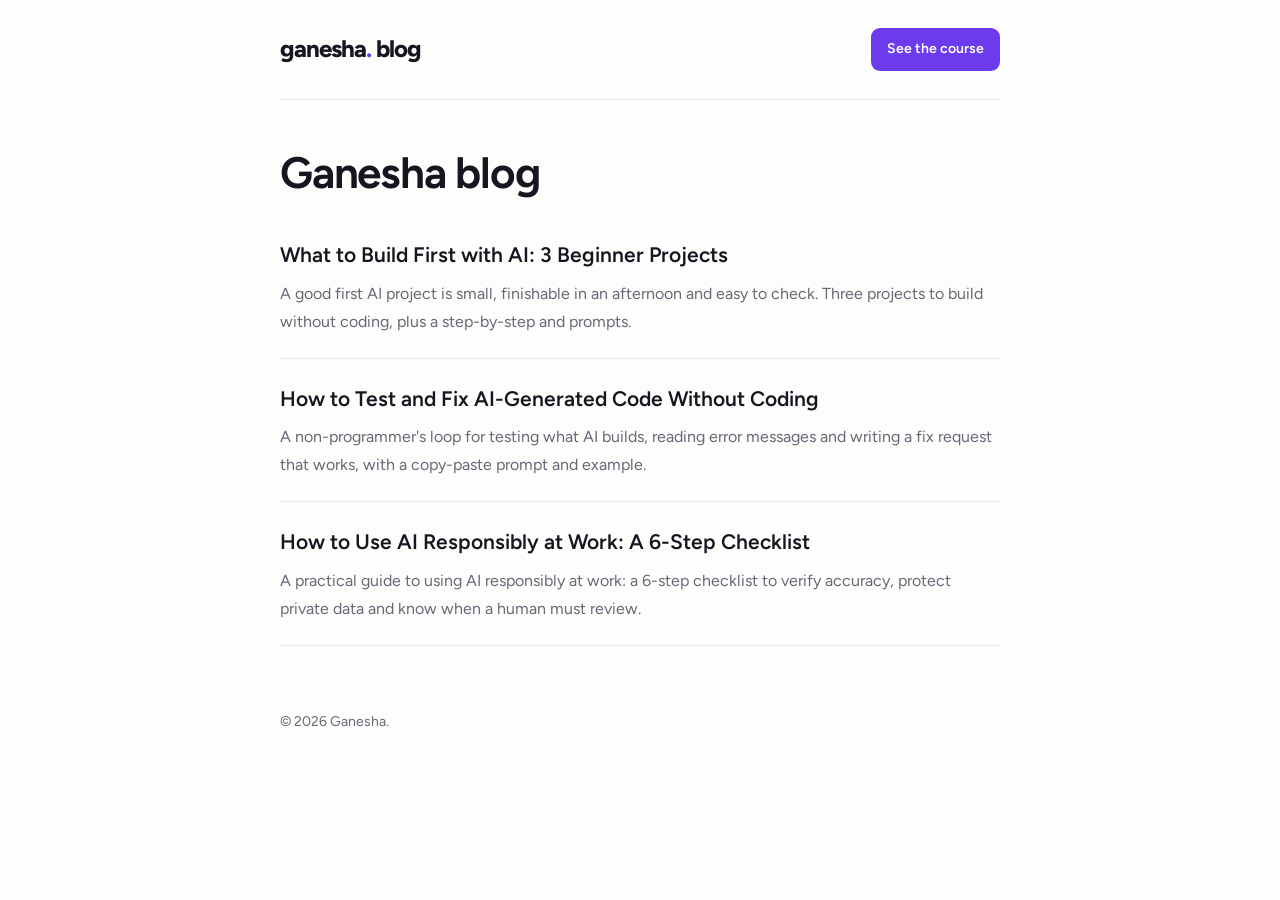
==== index.html @ 2152eaef "blog: What to Build First with AI: 3 Beginner Projects" ====
<!doctype html>
<html lang="en"><head><meta charset="utf-8"><meta name="viewport" content="width=device-width, initial-scale=1">
<title>Ganesha blog</title><meta name="description" content="Articles from Ganesha.">
<link rel="canonical" href="https://kallasgabriel.github.io/ganesha-blog/">
<meta property="og:type" content="website"><meta property="og:title" content="Ganesha blog">
<meta property="og:description" content="Articles from Ganesha."><meta property="og:url" content="https://kallasgabriel.github.io/ganesha-blog/">
<meta name="twitter:card" content="summary">
<link rel="preconnect" href="https://fonts.googleapis.com"><link rel="preconnect" href="https://fonts.gstatic.com" crossorigin>
<link rel="stylesheet" href="https://fonts.googleapis.com/css2?family=Figtree:wght@400;600;650;750&display=swap">
<link rel="stylesheet" href="https://kallasgabriel.github.io/ganesha-blog/style.css">
</head><body><div class="wrap">
<header class="site"><a class="brand" href="https://kallasgabriel.github.io/ganesha-blog/">ganesha<span>.</span> blog</a>
<a class="cta" href="https://ganesha-devops.vercel.app/courses/course-fef607a922d4e2c33f19c94f?utm_source=blog&amp;utm_medium=organic&amp;utm_campaign=header">See the course</a></header>
<main><h1>Ganesha blog</h1><ul class="posts"><li><a href="https://kallasgabriel.github.io/ganesha-blog/first-ai-project-no-coding/">What to Build First with AI: 3 Beginner Projects</a><p>A good first AI project is small, finishable in an afternoon and easy to check. Three projects to build without coding, plus a step-by-step and prompts.</p></li><li><a href="https://kallasgabriel.github.io/ganesha-blog/test-fix-ai-code-without-coding/">How to Test and Fix AI-Generated Code Without Coding</a><p>A non-programmer&#x27;s loop for testing what AI builds, reading error messages and writing a fix request that works, with a copy-paste prompt and example.</p></li><li><a href="https://kallasgabriel.github.io/ganesha-blog/how-to-use-ai-responsibly-at-work/">How to Use AI Responsibly at Work: A 6-Step Checklist</a><p>A practical guide to using AI responsibly at work: a 6-step checklist to verify accuracy, protect private data and know when a human must review.</p></li></ul></main>
<footer>© 2026 Ganesha.</footer>
</div></body></html>
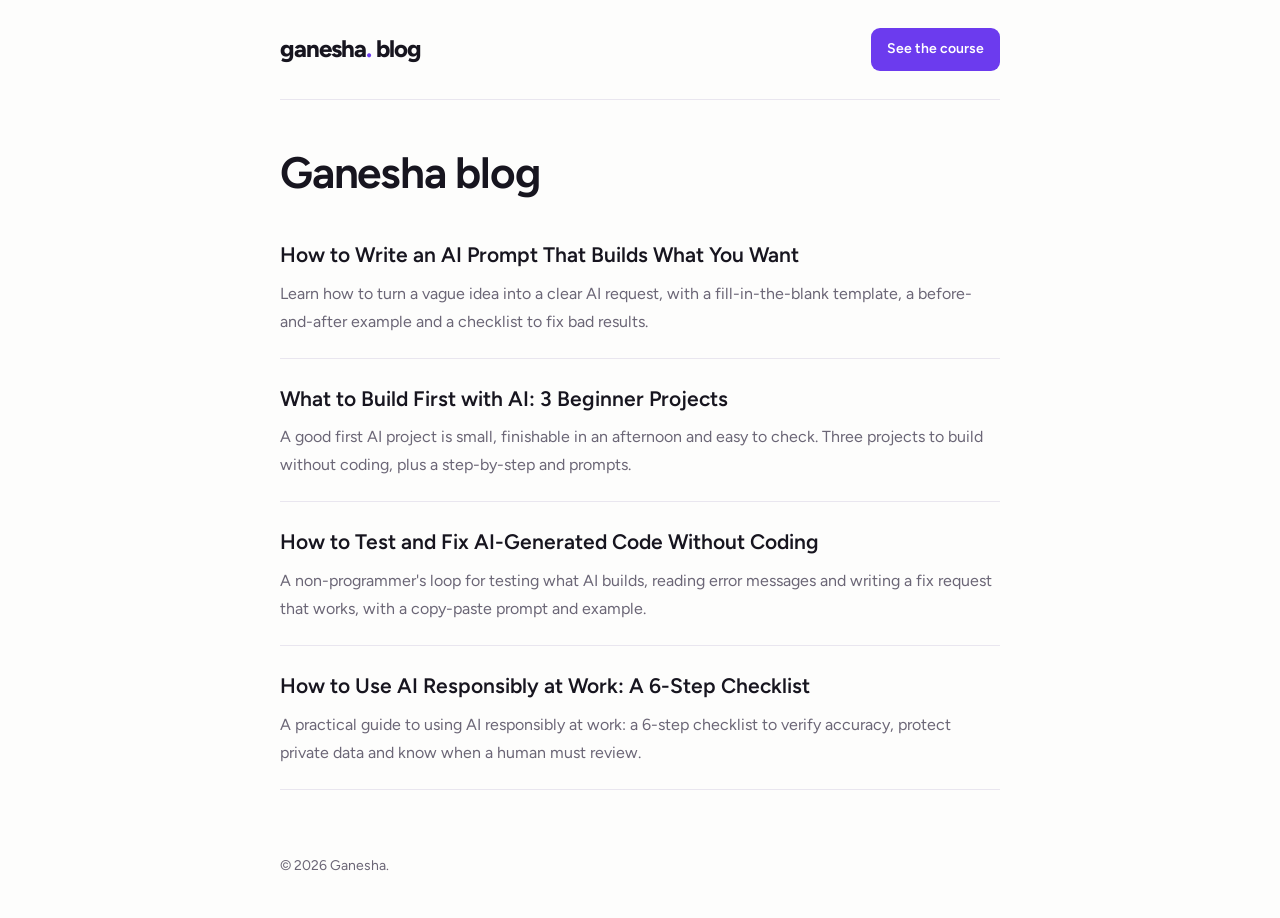
==== commit 38d55eea: "blog: How to Write an AI Prompt That Builds What You Want" ====
--- a/index.html
+++ b/index.html
@@ -11,6 +11,6 @@
 </head><body><div class="wrap">
 <header class="site"><a class="brand" href="https://kallasgabriel.github.io/ganesha-blog/">ganesha<span>.</span> blog</a>
 <a class="cta" href="https://ganesha-devops.vercel.app/courses/course-fef607a922d4e2c33f19c94f?utm_source=blog&amp;utm_medium=organic&amp;utm_campaign=header">See the course</a></header>
-<main><h1>Ganesha blog</h1><ul class="posts"><li><a href="https://kallasgabriel.github.io/ganesha-blog/first-ai-project-no-coding/">What to Build First with AI: 3 Beginner Projects</a><p>A good first AI project is small, finishable in an afternoon and easy to check. Three projects to build without coding, plus a step-by-step and prompts.</p></li><li><a href="https://kallasgabriel.github.io/ganesha-blog/test-fix-ai-code-without-coding/">How to Test and Fix AI-Generated Code Without Coding</a><p>A non-programmer&#x27;s loop for testing what AI builds, reading error messages and writing a fix request that works, with a copy-paste prompt and example.</p></li><li><a href="https://kallasgabriel.github.io/ganesha-blog/how-to-use-ai-responsibly-at-work/">How to Use AI Responsibly at Work: A 6-Step Checklist</a><p>A practical guide to using AI responsibly at work: a 6-step checklist to verify accuracy, protect private data and know when a human must review.</p></li></ul></main>
+<main><h1>Ganesha blog</h1><ul class="posts"><li><a href="https://kallasgabriel.github.io/ganesha-blog/write-ai-prompt-build-what-you-want/">How to Write an AI Prompt That Builds What You Want</a><p>Learn how to turn a vague idea into a clear AI request, with a fill-in-the-blank template, a before-and-after example and a checklist to fix bad results.</p></li><li><a href="https://kallasgabriel.github.io/ganesha-blog/first-ai-project-no-coding/">What to Build First with AI: 3 Beginner Projects</a><p>A good first AI project is small, finishable in an afternoon and easy to check. Three projects to build without coding, plus a step-by-step and prompts.</p></li><li><a href="https://kallasgabriel.github.io/ganesha-blog/test-fix-ai-code-without-coding/">How to Test and Fix AI-Generated Code Without Coding</a><p>A non-programmer&#x27;s loop for testing what AI builds, reading error messages and writing a fix request that works, with a copy-paste prompt and example.</p></li><li><a href="https://kallasgabriel.github.io/ganesha-blog/how-to-use-ai-responsibly-at-work/">How to Use AI Responsibly at Work: A 6-Step Checklist</a><p>A practical guide to using AI responsibly at work: a 6-step checklist to verify accuracy, protect private data and know when a human must review.</p></li></ul></main>
 <footer>© 2026 Ganesha.</footer>
 </div></body></html>
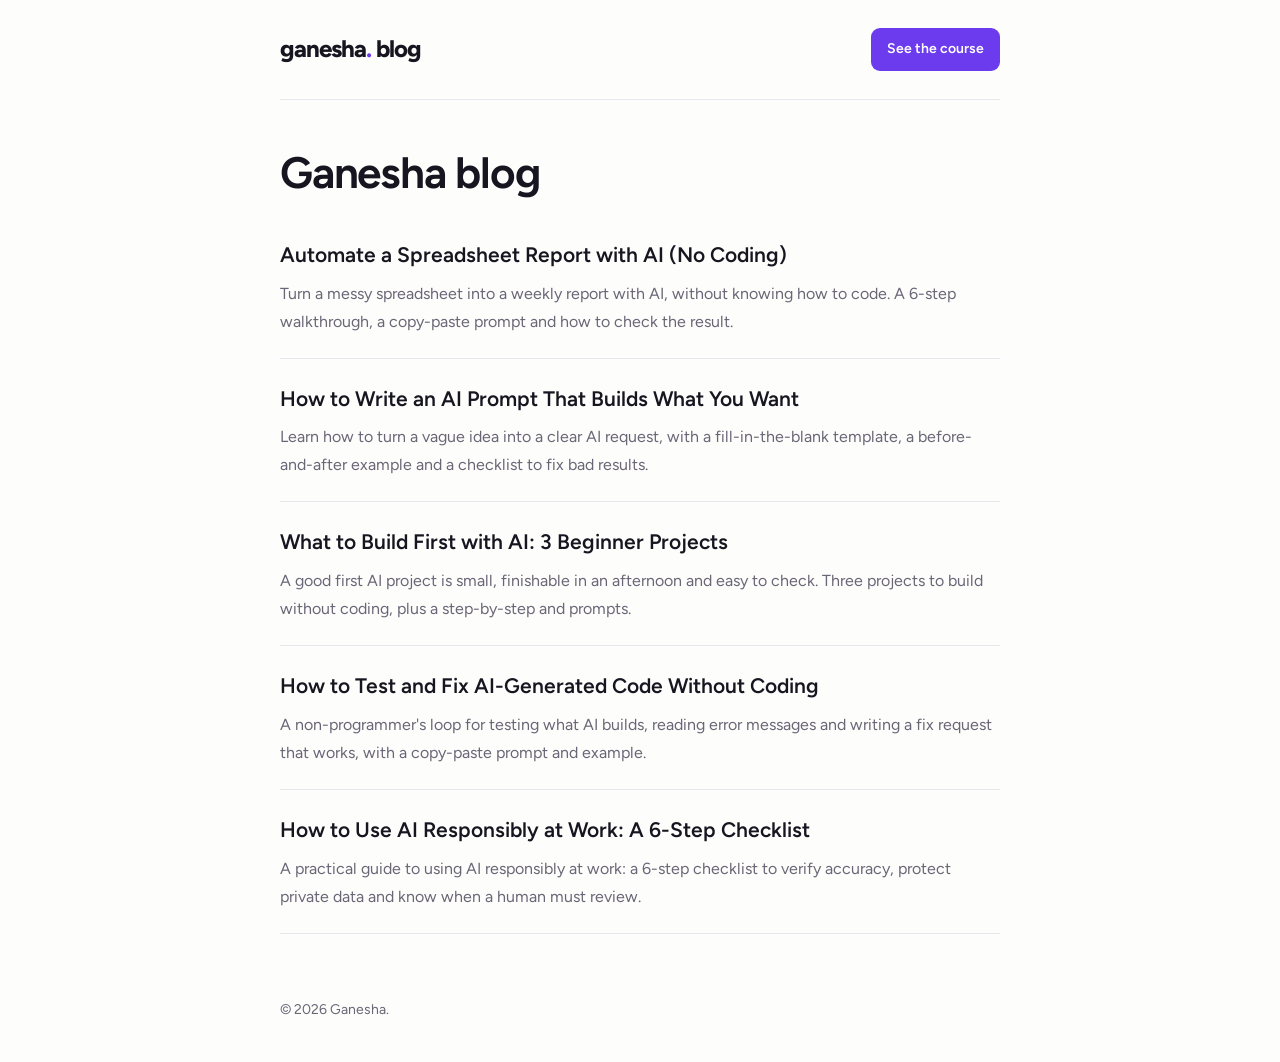
==== commit 29e240e4: "blog: Automate a Spreadsheet Report with AI (No Coding)" ====
--- a/index.html
+++ b/index.html
@@ -11,6 +11,6 @@
 </head><body><div class="wrap">
 <header class="site"><a class="brand" href="https://kallasgabriel.github.io/ganesha-blog/">ganesha<span>.</span> blog</a>
 <a class="cta" href="https://ganesha-devops.vercel.app/courses/course-fef607a922d4e2c33f19c94f?utm_source=blog&amp;utm_medium=organic&amp;utm_campaign=header">See the course</a></header>
-<main><h1>Ganesha blog</h1><ul class="posts"><li><a href="https://kallasgabriel.github.io/ganesha-blog/write-ai-prompt-build-what-you-want/">How to Write an AI Prompt That Builds What You Want</a><p>Learn how to turn a vague idea into a clear AI request, with a fill-in-the-blank template, a before-and-after example and a checklist to fix bad results.</p></li><li><a href="https://kallasgabriel.github.io/ganesha-blog/first-ai-project-no-coding/">What to Build First with AI: 3 Beginner Projects</a><p>A good first AI project is small, finishable in an afternoon and easy to check. Three projects to build without coding, plus a step-by-step and prompts.</p></li><li><a href="https://kallasgabriel.github.io/ganesha-blog/test-fix-ai-code-without-coding/">How to Test and Fix AI-Generated Code Without Coding</a><p>A non-programmer&#x27;s loop for testing what AI builds, reading error messages and writing a fix request that works, with a copy-paste prompt and example.</p></li><li><a href="https://kallasgabriel.github.io/ganesha-blog/how-to-use-ai-responsibly-at-work/">How to Use AI Responsibly at Work: A 6-Step Checklist</a><p>A practical guide to using AI responsibly at work: a 6-step checklist to verify accuracy, protect private data and know when a human must review.</p></li></ul></main>
+<main><h1>Ganesha blog</h1><ul class="posts"><li><a href="https://kallasgabriel.github.io/ganesha-blog/automate-spreadsheet-report-with-ai/">Automate a Spreadsheet Report with AI (No Coding)</a><p>Turn a messy spreadsheet into a weekly report with AI, without knowing how to code. A 6-step walkthrough, a copy-paste prompt and how to check the result.</p></li><li><a href="https://kallasgabriel.github.io/ganesha-blog/write-ai-prompt-build-what-you-want/">How to Write an AI Prompt That Builds What You Want</a><p>Learn how to turn a vague idea into a clear AI request, with a fill-in-the-blank template, a before-and-after example and a checklist to fix bad results.</p></li><li><a href="https://kallasgabriel.github.io/ganesha-blog/first-ai-project-no-coding/">What to Build First with AI: 3 Beginner Projects</a><p>A good first AI project is small, finishable in an afternoon and easy to check. Three projects to build without coding, plus a step-by-step and prompts.</p></li><li><a href="https://kallasgabriel.github.io/ganesha-blog/test-fix-ai-code-without-coding/">How to Test and Fix AI-Generated Code Without Coding</a><p>A non-programmer&#x27;s loop for testing what AI builds, reading error messages and writing a fix request that works, with a copy-paste prompt and example.</p></li><li><a href="https://kallasgabriel.github.io/ganesha-blog/how-to-use-ai-responsibly-at-work/">How to Use AI Responsibly at Work: A 6-Step Checklist</a><p>A practical guide to using AI responsibly at work: a 6-step checklist to verify accuracy, protect private data and know when a human must review.</p></li></ul></main>
 <footer>© 2026 Ganesha.</footer>
 </div></body></html>
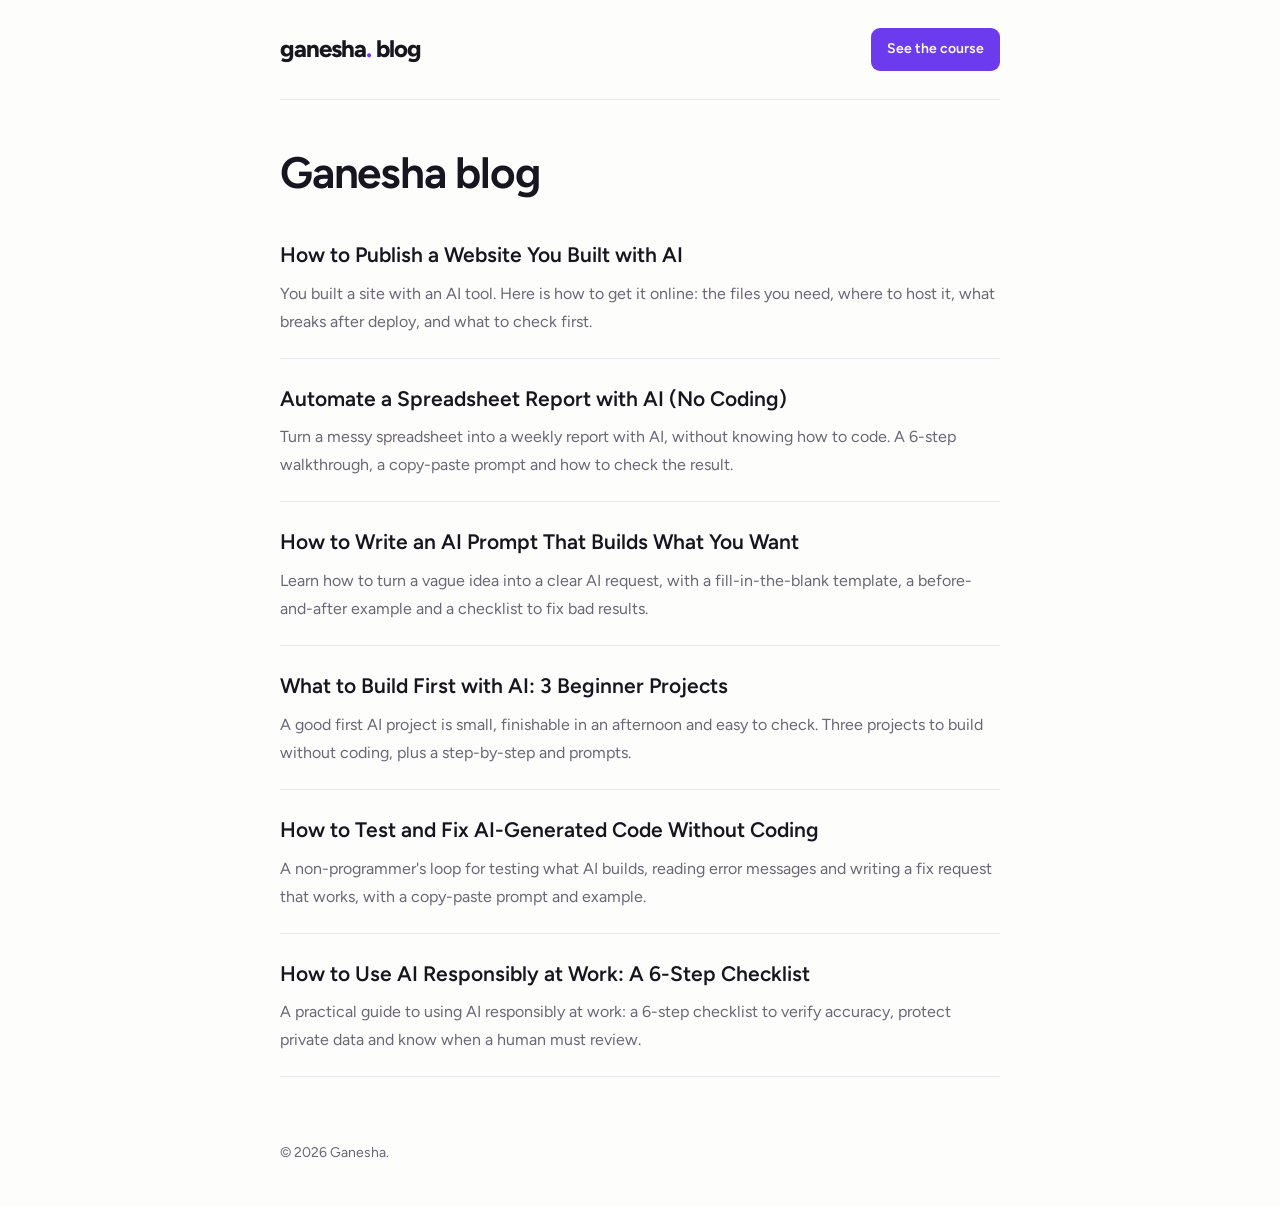
==== commit 15baf132: "blog: How to Publish a Website You Built with AI" ====
--- a/index.html
+++ b/index.html
@@ -11,6 +11,6 @@
 </head><body><div class="wrap">
 <header class="site"><a class="brand" href="https://kallasgabriel.github.io/ganesha-blog/">ganesha<span>.</span> blog</a>
 <a class="cta" href="https://ganesha-devops.vercel.app/courses/course-fef607a922d4e2c33f19c94f?utm_source=blog&amp;utm_medium=organic&amp;utm_campaign=header">See the course</a></header>
-<main><h1>Ganesha blog</h1><ul class="posts"><li><a href="https://kallasgabriel.github.io/ganesha-blog/automate-spreadsheet-report-with-ai/">Automate a Spreadsheet Report with AI (No Coding)</a><p>Turn a messy spreadsheet into a weekly report with AI, without knowing how to code. A 6-step walkthrough, a copy-paste prompt and how to check the result.</p></li><li><a href="https://kallasgabriel.github.io/ganesha-blog/write-ai-prompt-build-what-you-want/">How to Write an AI Prompt That Builds What You Want</a><p>Learn how to turn a vague idea into a clear AI request, with a fill-in-the-blank template, a before-and-after example and a checklist to fix bad results.</p></li><li><a href="https://kallasgabriel.github.io/ganesha-blog/first-ai-project-no-coding/">What to Build First with AI: 3 Beginner Projects</a><p>A good first AI project is small, finishable in an afternoon and easy to check. Three projects to build without coding, plus a step-by-step and prompts.</p></li><li><a href="https://kallasgabriel.github.io/ganesha-blog/test-fix-ai-code-without-coding/">How to Test and Fix AI-Generated Code Without Coding</a><p>A non-programmer&#x27;s loop for testing what AI builds, reading error messages and writing a fix request that works, with a copy-paste prompt and example.</p></li><li><a href="https://kallasgabriel.github.io/ganesha-blog/how-to-use-ai-responsibly-at-work/">How to Use AI Responsibly at Work: A 6-Step Checklist</a><p>A practical guide to using AI responsibly at work: a 6-step checklist to verify accuracy, protect private data and know when a human must review.</p></li></ul></main>
+<main><h1>Ganesha blog</h1><ul class="posts"><li><a href="https://kallasgabriel.github.io/ganesha-blog/publish-website-built-with-ai/">How to Publish a Website You Built with AI</a><p>You built a site with an AI tool. Here is how to get it online: the files you need, where to host it, what breaks after deploy, and what to check first.</p></li><li><a href="https://kallasgabriel.github.io/ganesha-blog/automate-spreadsheet-report-with-ai/">Automate a Spreadsheet Report with AI (No Coding)</a><p>Turn a messy spreadsheet into a weekly report with AI, without knowing how to code. A 6-step walkthrough, a copy-paste prompt and how to check the result.</p></li><li><a href="https://kallasgabriel.github.io/ganesha-blog/write-ai-prompt-build-what-you-want/">How to Write an AI Prompt That Builds What You Want</a><p>Learn how to turn a vague idea into a clear AI request, with a fill-in-the-blank template, a before-and-after example and a checklist to fix bad results.</p></li><li><a href="https://kallasgabriel.github.io/ganesha-blog/first-ai-project-no-coding/">What to Build First with AI: 3 Beginner Projects</a><p>A good first AI project is small, finishable in an afternoon and easy to check. Three projects to build without coding, plus a step-by-step and prompts.</p></li><li><a href="https://kallasgabriel.github.io/ganesha-blog/test-fix-ai-code-without-coding/">How to Test and Fix AI-Generated Code Without Coding</a><p>A non-programmer&#x27;s loop for testing what AI builds, reading error messages and writing a fix request that works, with a copy-paste prompt and example.</p></li><li><a href="https://kallasgabriel.github.io/ganesha-blog/how-to-use-ai-responsibly-at-work/">How to Use AI Responsibly at Work: A 6-Step Checklist</a><p>A practical guide to using AI responsibly at work: a 6-step checklist to verify accuracy, protect private data and know when a human must review.</p></li></ul></main>
 <footer>© 2026 Ganesha.</footer>
 </div></body></html>
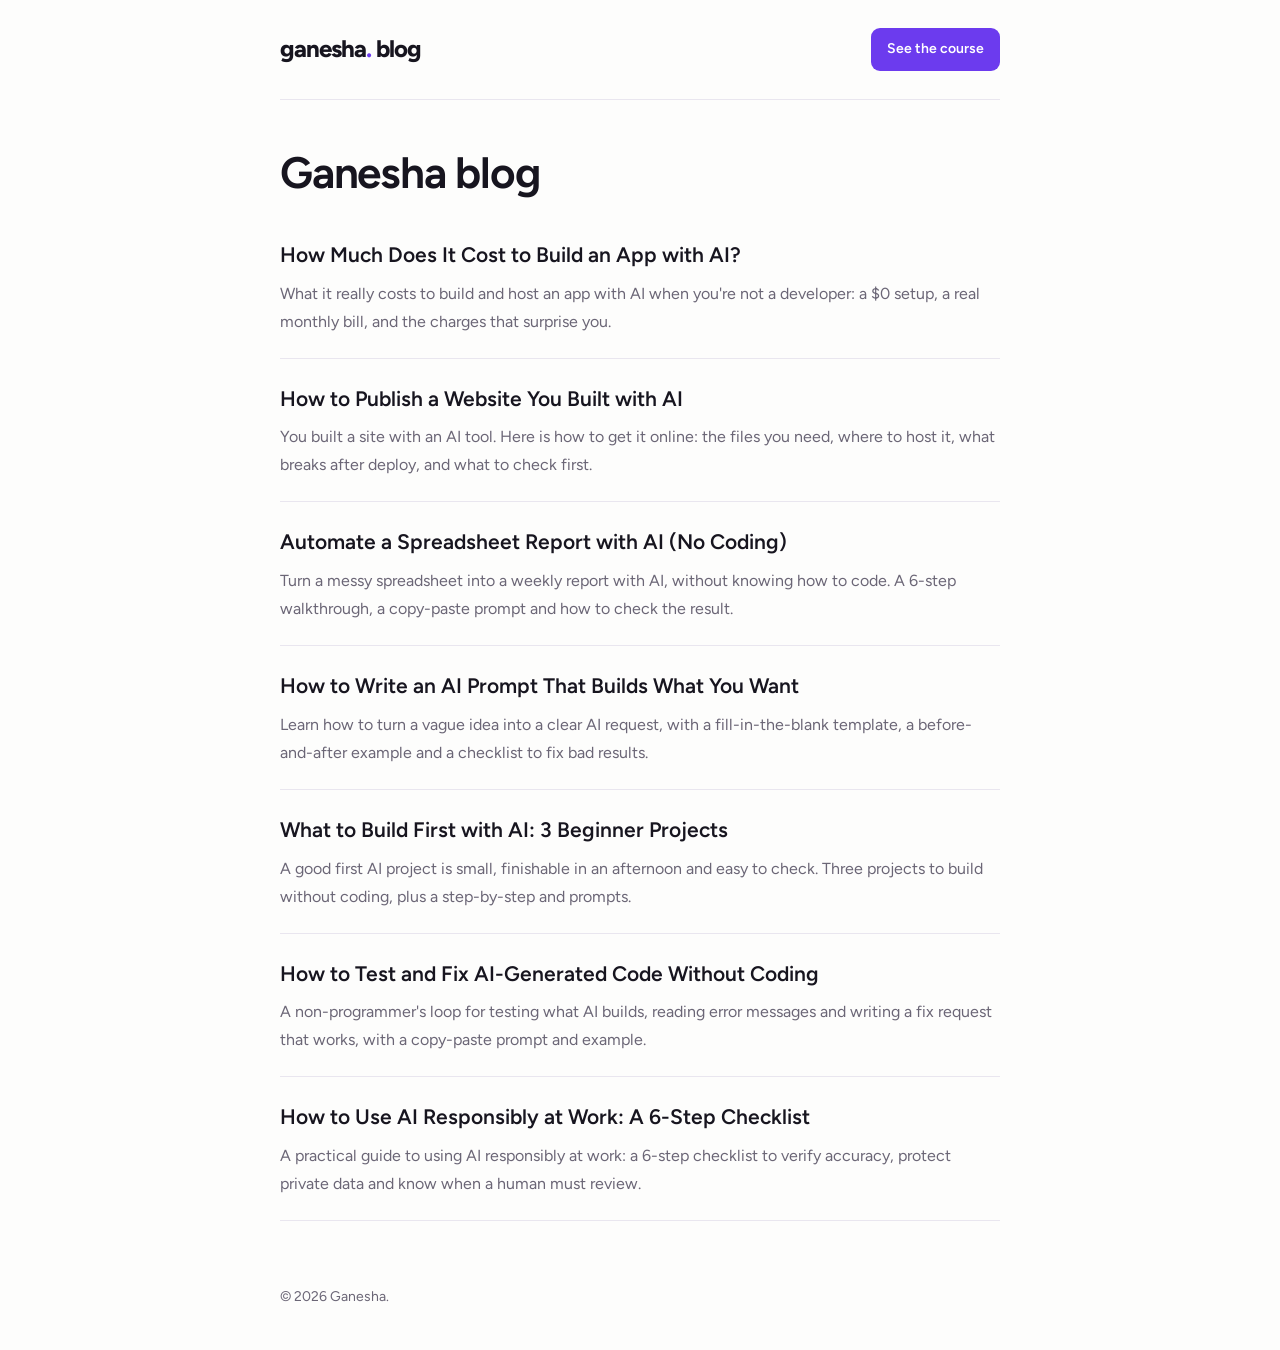
==== commit 1429574c: "blog: How Much Does It Cost to Build an App with AI?" ====
--- a/index.html
+++ b/index.html
@@ -11,6 +11,6 @@
 </head><body><div class="wrap">
 <header class="site"><a class="brand" href="https://kallasgabriel.github.io/ganesha-blog/">ganesha<span>.</span> blog</a>
 <a class="cta" href="https://ganesha-devops.vercel.app/courses/course-fef607a922d4e2c33f19c94f?utm_source=blog&amp;utm_medium=organic&amp;utm_campaign=header">See the course</a></header>
-<main><h1>Ganesha blog</h1><ul class="posts"><li><a href="https://kallasgabriel.github.io/ganesha-blog/publish-website-built-with-ai/">How to Publish a Website You Built with AI</a><p>You built a site with an AI tool. Here is how to get it online: the files you need, where to host it, what breaks after deploy, and what to check first.</p></li><li><a href="https://kallasgabriel.github.io/ganesha-blog/automate-spreadsheet-report-with-ai/">Automate a Spreadsheet Report with AI (No Coding)</a><p>Turn a messy spreadsheet into a weekly report with AI, without knowing how to code. A 6-step walkthrough, a copy-paste prompt and how to check the result.</p></li><li><a href="https://kallasgabriel.github.io/ganesha-blog/write-ai-prompt-build-what-you-want/">How to Write an AI Prompt That Builds What You Want</a><p>Learn how to turn a vague idea into a clear AI request, with a fill-in-the-blank template, a before-and-after example and a checklist to fix bad results.</p></li><li><a href="https://kallasgabriel.github.io/ganesha-blog/first-ai-project-no-coding/">What to Build First with AI: 3 Beginner Projects</a><p>A good first AI project is small, finishable in an afternoon and easy to check. Three projects to build without coding, plus a step-by-step and prompts.</p></li><li><a href="https://kallasgabriel.github.io/ganesha-blog/test-fix-ai-code-without-coding/">How to Test and Fix AI-Generated Code Without Coding</a><p>A non-programmer&#x27;s loop for testing what AI builds, reading error messages and writing a fix request that works, with a copy-paste prompt and example.</p></li><li><a href="https://kallasgabriel.github.io/ganesha-blog/how-to-use-ai-responsibly-at-work/">How to Use AI Responsibly at Work: A 6-Step Checklist</a><p>A practical guide to using AI responsibly at work: a 6-step checklist to verify accuracy, protect private data and know when a human must review.</p></li></ul></main>
+<main><h1>Ganesha blog</h1><ul class="posts"><li><a href="https://kallasgabriel.github.io/ganesha-blog/cost-to-build-an-app-with-ai/">How Much Does It Cost to Build an App with AI?</a><p>What it really costs to build and host an app with AI when you&#x27;re not a developer: a $0 setup, a real monthly bill, and the charges that surprise you.</p></li><li><a href="https://kallasgabriel.github.io/ganesha-blog/publish-website-built-with-ai/">How to Publish a Website You Built with AI</a><p>You built a site with an AI tool. Here is how to get it online: the files you need, where to host it, what breaks after deploy, and what to check first.</p></li><li><a href="https://kallasgabriel.github.io/ganesha-blog/automate-spreadsheet-report-with-ai/">Automate a Spreadsheet Report with AI (No Coding)</a><p>Turn a messy spreadsheet into a weekly report with AI, without knowing how to code. A 6-step walkthrough, a copy-paste prompt and how to check the result.</p></li><li><a href="https://kallasgabriel.github.io/ganesha-blog/write-ai-prompt-build-what-you-want/">How to Write an AI Prompt That Builds What You Want</a><p>Learn how to turn a vague idea into a clear AI request, with a fill-in-the-blank template, a before-and-after example and a checklist to fix bad results.</p></li><li><a href="https://kallasgabriel.github.io/ganesha-blog/first-ai-project-no-coding/">What to Build First with AI: 3 Beginner Projects</a><p>A good first AI project is small, finishable in an afternoon and easy to check. Three projects to build without coding, plus a step-by-step and prompts.</p></li><li><a href="https://kallasgabriel.github.io/ganesha-blog/test-fix-ai-code-without-coding/">How to Test and Fix AI-Generated Code Without Coding</a><p>A non-programmer&#x27;s loop for testing what AI builds, reading error messages and writing a fix request that works, with a copy-paste prompt and example.</p></li><li><a href="https://kallasgabriel.github.io/ganesha-blog/how-to-use-ai-responsibly-at-work/">How to Use AI Responsibly at Work: A 6-Step Checklist</a><p>A practical guide to using AI responsibly at work: a 6-step checklist to verify accuracy, protect private data and know when a human must review.</p></li></ul></main>
 <footer>© 2026 Ganesha.</footer>
 </div></body></html>
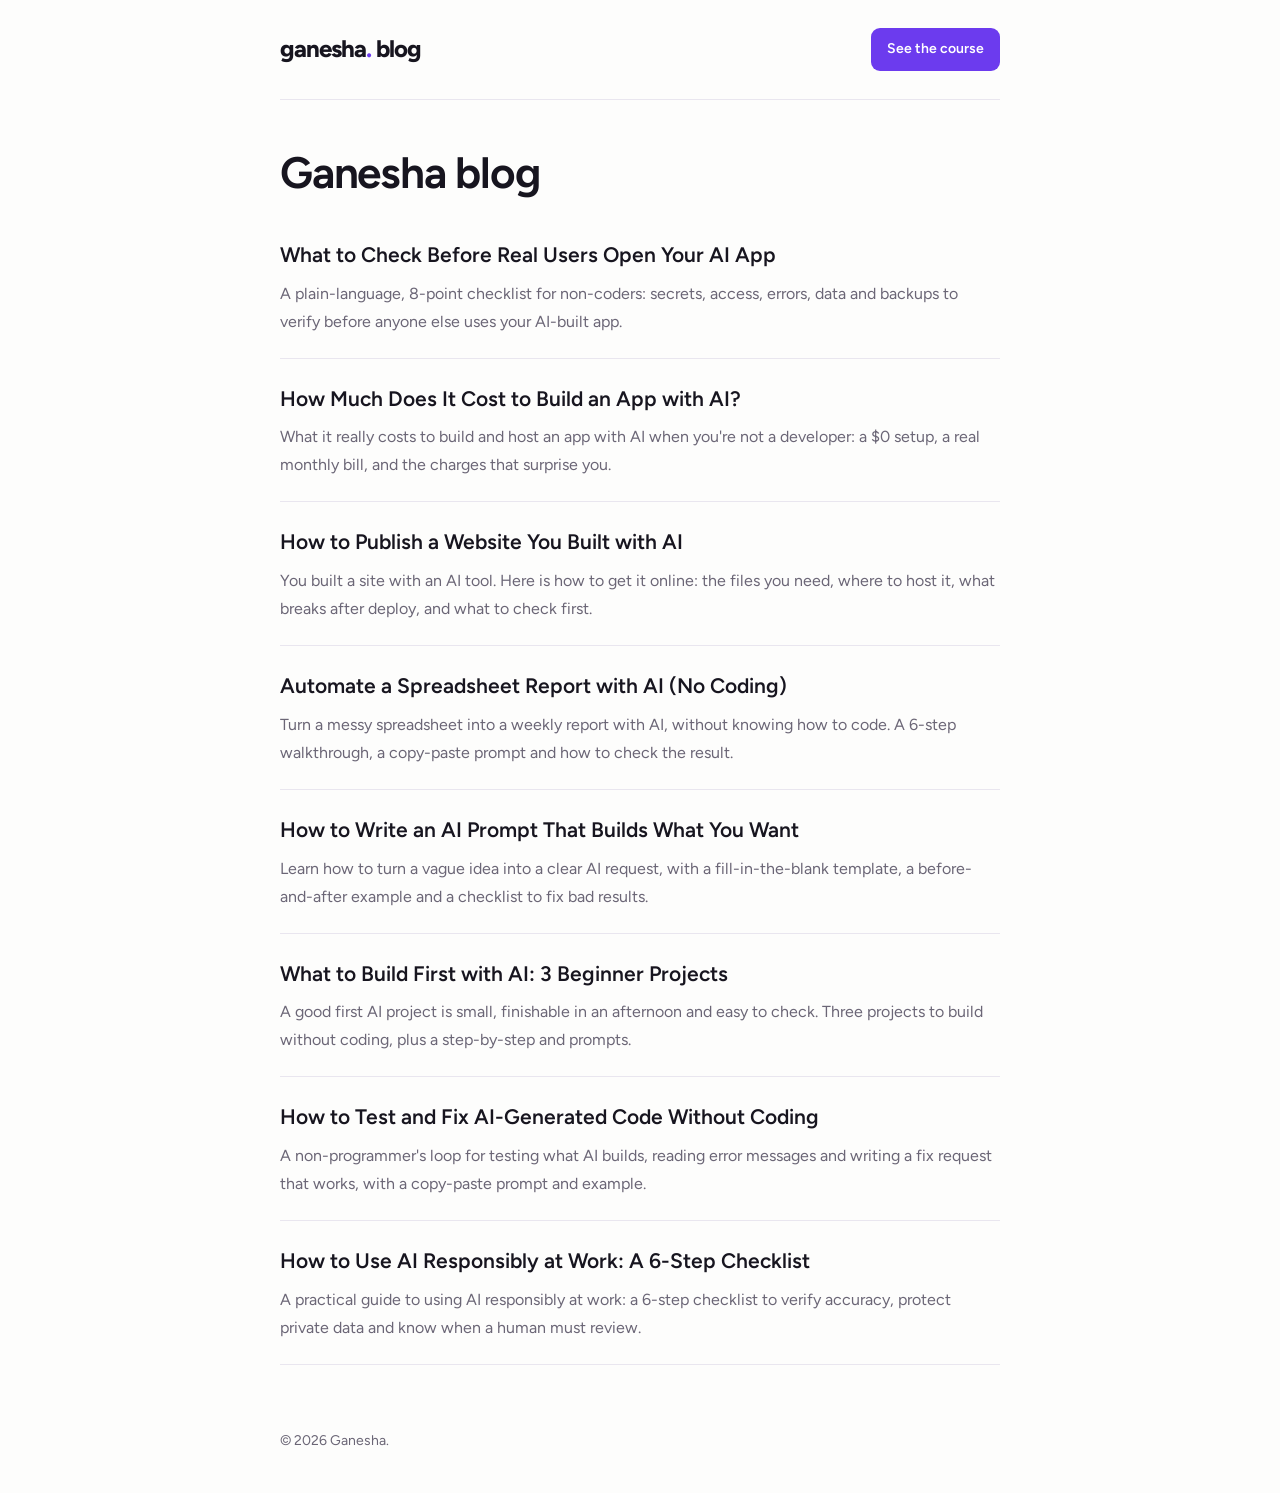
==== commit 7e0be7f8: "blog: What to Check Before Real Users Open Your AI App" ====
--- a/index.html
+++ b/index.html
@@ -11,6 +11,6 @@
 </head><body><div class="wrap">
 <header class="site"><a class="brand" href="https://kallasgabriel.github.io/ganesha-blog/">ganesha<span>.</span> blog</a>
 <a class="cta" href="https://ganesha-devops.vercel.app/courses/course-fef607a922d4e2c33f19c94f?utm_source=blog&amp;utm_medium=organic&amp;utm_campaign=header">See the course</a></header>
-<main><h1>Ganesha blog</h1><ul class="posts"><li><a href="https://kallasgabriel.github.io/ganesha-blog/cost-to-build-an-app-with-ai/">How Much Does It Cost to Build an App with AI?</a><p>What it really costs to build and host an app with AI when you&#x27;re not a developer: a $0 setup, a real monthly bill, and the charges that surprise you.</p></li><li><a href="https://kallasgabriel.github.io/ganesha-blog/publish-website-built-with-ai/">How to Publish a Website You Built with AI</a><p>You built a site with an AI tool. Here is how to get it online: the files you need, where to host it, what breaks after deploy, and what to check first.</p></li><li><a href="https://kallasgabriel.github.io/ganesha-blog/automate-spreadsheet-report-with-ai/">Automate a Spreadsheet Report with AI (No Coding)</a><p>Turn a messy spreadsheet into a weekly report with AI, without knowing how to code. A 6-step walkthrough, a copy-paste prompt and how to check the result.</p></li><li><a href="https://kallasgabriel.github.io/ganesha-blog/write-ai-prompt-build-what-you-want/">How to Write an AI Prompt That Builds What You Want</a><p>Learn how to turn a vague idea into a clear AI request, with a fill-in-the-blank template, a before-and-after example and a checklist to fix bad results.</p></li><li><a href="https://kallasgabriel.github.io/ganesha-blog/first-ai-project-no-coding/">What to Build First with AI: 3 Beginner Projects</a><p>A good first AI project is small, finishable in an afternoon and easy to check. Three projects to build without coding, plus a step-by-step and prompts.</p></li><li><a href="https://kallasgabriel.github.io/ganesha-blog/test-fix-ai-code-without-coding/">How to Test and Fix AI-Generated Code Without Coding</a><p>A non-programmer&#x27;s loop for testing what AI builds, reading error messages and writing a fix request that works, with a copy-paste prompt and example.</p></li><li><a href="https://kallasgabriel.github.io/ganesha-blog/how-to-use-ai-responsibly-at-work/">How to Use AI Responsibly at Work: A 6-Step Checklist</a><p>A practical guide to using AI responsibly at work: a 6-step checklist to verify accuracy, protect private data and know when a human must review.</p></li></ul></main>
+<main><h1>Ganesha blog</h1><ul class="posts"><li><a href="https://kallasgabriel.github.io/ganesha-blog/check-ai-app-before-real-users/">What to Check Before Real Users Open Your AI App</a><p>A plain-language, 8-point checklist for non-coders: secrets, access, errors, data and backups to verify before anyone else uses your AI-built app.</p></li><li><a href="https://kallasgabriel.github.io/ganesha-blog/cost-to-build-an-app-with-ai/">How Much Does It Cost to Build an App with AI?</a><p>What it really costs to build and host an app with AI when you&#x27;re not a developer: a $0 setup, a real monthly bill, and the charges that surprise you.</p></li><li><a href="https://kallasgabriel.github.io/ganesha-blog/publish-website-built-with-ai/">How to Publish a Website You Built with AI</a><p>You built a site with an AI tool. Here is how to get it online: the files you need, where to host it, what breaks after deploy, and what to check first.</p></li><li><a href="https://kallasgabriel.github.io/ganesha-blog/automate-spreadsheet-report-with-ai/">Automate a Spreadsheet Report with AI (No Coding)</a><p>Turn a messy spreadsheet into a weekly report with AI, without knowing how to code. A 6-step walkthrough, a copy-paste prompt and how to check the result.</p></li><li><a href="https://kallasgabriel.github.io/ganesha-blog/write-ai-prompt-build-what-you-want/">How to Write an AI Prompt That Builds What You Want</a><p>Learn how to turn a vague idea into a clear AI request, with a fill-in-the-blank template, a before-and-after example and a checklist to fix bad results.</p></li><li><a href="https://kallasgabriel.github.io/ganesha-blog/first-ai-project-no-coding/">What to Build First with AI: 3 Beginner Projects</a><p>A good first AI project is small, finishable in an afternoon and easy to check. Three projects to build without coding, plus a step-by-step and prompts.</p></li><li><a href="https://kallasgabriel.github.io/ganesha-blog/test-fix-ai-code-without-coding/">How to Test and Fix AI-Generated Code Without Coding</a><p>A non-programmer&#x27;s loop for testing what AI builds, reading error messages and writing a fix request that works, with a copy-paste prompt and example.</p></li><li><a href="https://kallasgabriel.github.io/ganesha-blog/how-to-use-ai-responsibly-at-work/">How to Use AI Responsibly at Work: A 6-Step Checklist</a><p>A practical guide to using AI responsibly at work: a 6-step checklist to verify accuracy, protect private data and know when a human must review.</p></li></ul></main>
 <footer>© 2026 Ganesha.</footer>
 </div></body></html>
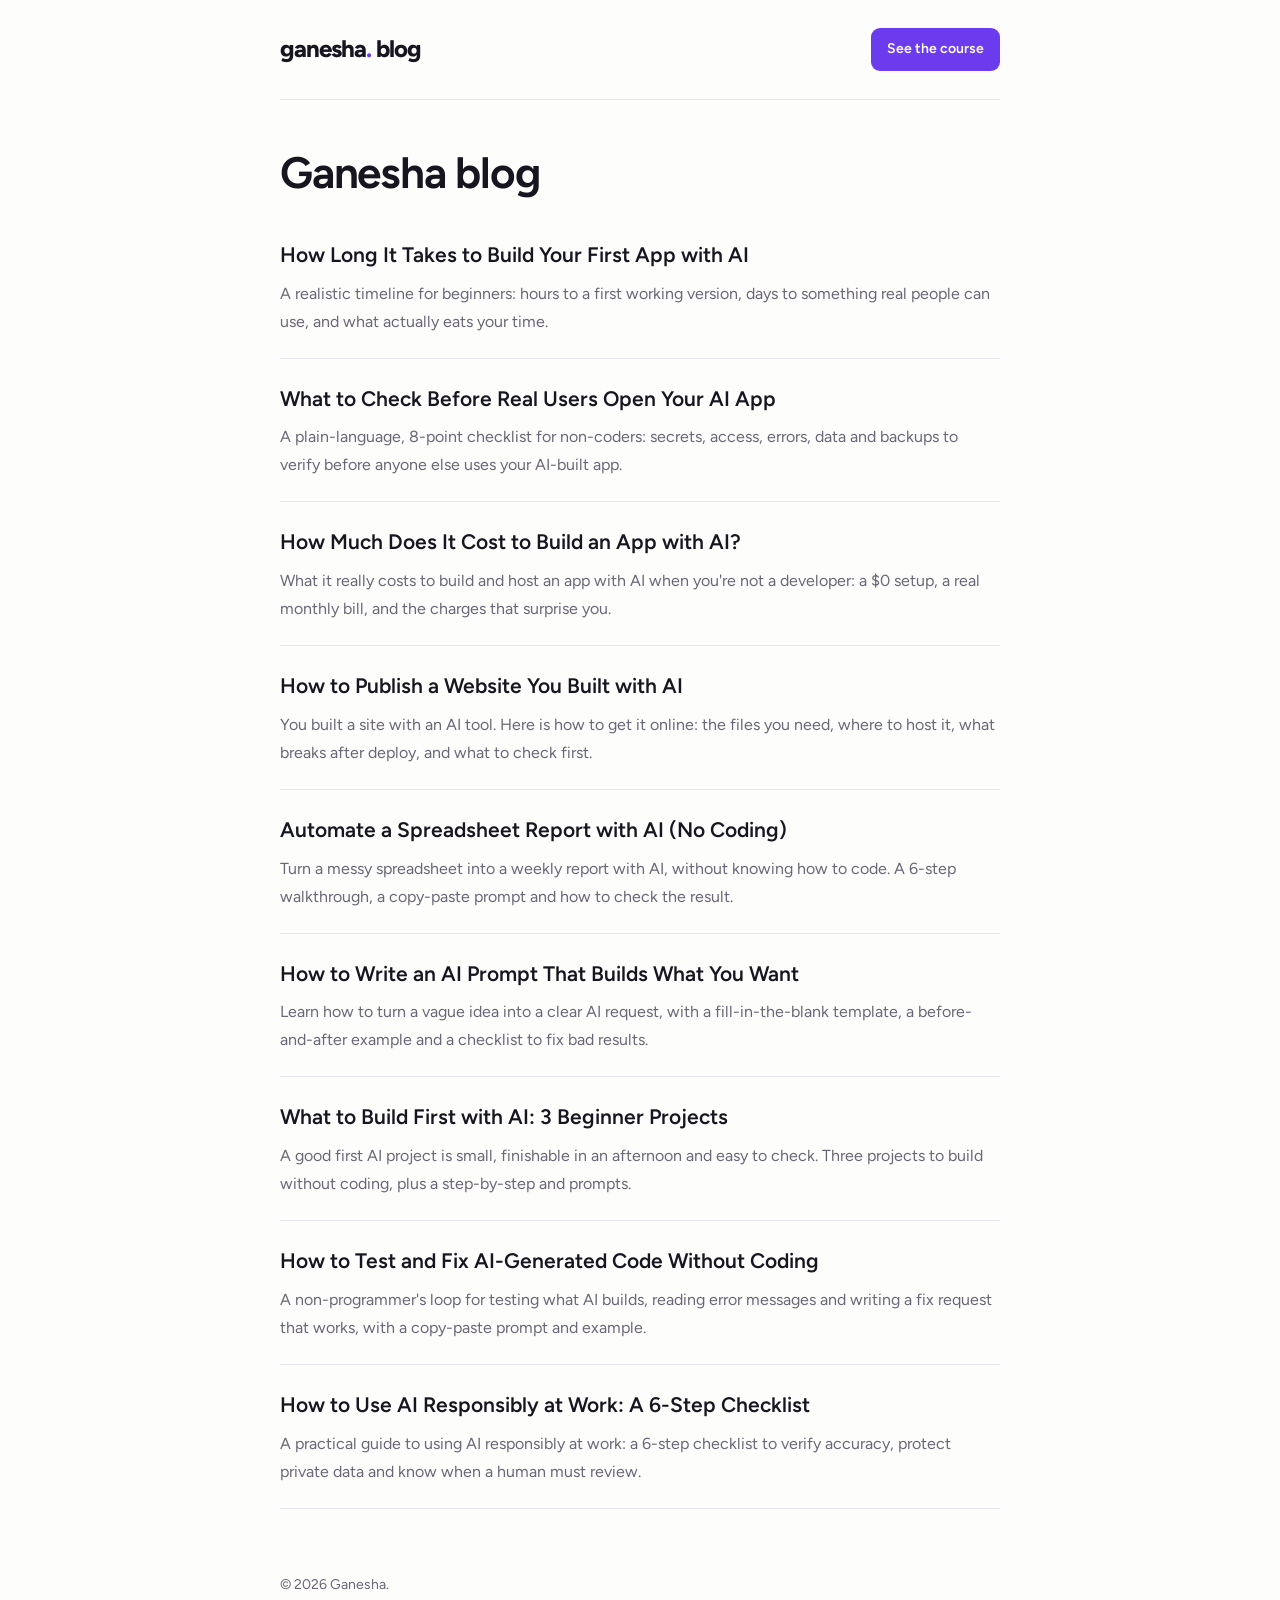
==== commit 3205a5c0: "blog: How Long It Takes to Build Your First App with AI" ====
--- a/index.html
+++ b/index.html
@@ -11,6 +11,6 @@
 </head><body><div class="wrap">
 <header class="site"><a class="brand" href="https://kallasgabriel.github.io/ganesha-blog/">ganesha<span>.</span> blog</a>
 <a class="cta" href="https://ganesha-devops.vercel.app/courses/course-fef607a922d4e2c33f19c94f?utm_source=blog&amp;utm_medium=organic&amp;utm_campaign=header">See the course</a></header>
-<main><h1>Ganesha blog</h1><ul class="posts"><li><a href="https://kallasgabriel.github.io/ganesha-blog/check-ai-app-before-real-users/">What to Check Before Real Users Open Your AI App</a><p>A plain-language, 8-point checklist for non-coders: secrets, access, errors, data and backups to verify before anyone else uses your AI-built app.</p></li><li><a href="https://kallasgabriel.github.io/ganesha-blog/cost-to-build-an-app-with-ai/">How Much Does It Cost to Build an App with AI?</a><p>What it really costs to build and host an app with AI when you&#x27;re not a developer: a $0 setup, a real monthly bill, and the charges that surprise you.</p></li><li><a href="https://kallasgabriel.github.io/ganesha-blog/publish-website-built-with-ai/">How to Publish a Website You Built with AI</a><p>You built a site with an AI tool. Here is how to get it online: the files you need, where to host it, what breaks after deploy, and what to check first.</p></li><li><a href="https://kallasgabriel.github.io/ganesha-blog/automate-spreadsheet-report-with-ai/">Automate a Spreadsheet Report with AI (No Coding)</a><p>Turn a messy spreadsheet into a weekly report with AI, without knowing how to code. A 6-step walkthrough, a copy-paste prompt and how to check the result.</p></li><li><a href="https://kallasgabriel.github.io/ganesha-blog/write-ai-prompt-build-what-you-want/">How to Write an AI Prompt That Builds What You Want</a><p>Learn how to turn a vague idea into a clear AI request, with a fill-in-the-blank template, a before-and-after example and a checklist to fix bad results.</p></li><li><a href="https://kallasgabriel.github.io/ganesha-blog/first-ai-project-no-coding/">What to Build First with AI: 3 Beginner Projects</a><p>A good first AI project is small, finishable in an afternoon and easy to check. Three projects to build without coding, plus a step-by-step and prompts.</p></li><li><a href="https://kallasgabriel.github.io/ganesha-blog/test-fix-ai-code-without-coding/">How to Test and Fix AI-Generated Code Without Coding</a><p>A non-programmer&#x27;s loop for testing what AI builds, reading error messages and writing a fix request that works, with a copy-paste prompt and example.</p></li><li><a href="https://kallasgabriel.github.io/ganesha-blog/how-to-use-ai-responsibly-at-work/">How to Use AI Responsibly at Work: A 6-Step Checklist</a><p>A practical guide to using AI responsibly at work: a 6-step checklist to verify accuracy, protect private data and know when a human must review.</p></li></ul></main>
+<main><h1>Ganesha blog</h1><ul class="posts"><li><a href="https://kallasgabriel.github.io/ganesha-blog/how-long-to-build-first-app-with-ai/">How Long It Takes to Build Your First App with AI</a><p>A realistic timeline for beginners: hours to a first working version, days to something real people can use, and what actually eats your time.</p></li><li><a href="https://kallasgabriel.github.io/ganesha-blog/check-ai-app-before-real-users/">What to Check Before Real Users Open Your AI App</a><p>A plain-language, 8-point checklist for non-coders: secrets, access, errors, data and backups to verify before anyone else uses your AI-built app.</p></li><li><a href="https://kallasgabriel.github.io/ganesha-blog/cost-to-build-an-app-with-ai/">How Much Does It Cost to Build an App with AI?</a><p>What it really costs to build and host an app with AI when you&#x27;re not a developer: a $0 setup, a real monthly bill, and the charges that surprise you.</p></li><li><a href="https://kallasgabriel.github.io/ganesha-blog/publish-website-built-with-ai/">How to Publish a Website You Built with AI</a><p>You built a site with an AI tool. Here is how to get it online: the files you need, where to host it, what breaks after deploy, and what to check first.</p></li><li><a href="https://kallasgabriel.github.io/ganesha-blog/automate-spreadsheet-report-with-ai/">Automate a Spreadsheet Report with AI (No Coding)</a><p>Turn a messy spreadsheet into a weekly report with AI, without knowing how to code. A 6-step walkthrough, a copy-paste prompt and how to check the result.</p></li><li><a href="https://kallasgabriel.github.io/ganesha-blog/write-ai-prompt-build-what-you-want/">How to Write an AI Prompt That Builds What You Want</a><p>Learn how to turn a vague idea into a clear AI request, with a fill-in-the-blank template, a before-and-after example and a checklist to fix bad results.</p></li><li><a href="https://kallasgabriel.github.io/ganesha-blog/first-ai-project-no-coding/">What to Build First with AI: 3 Beginner Projects</a><p>A good first AI project is small, finishable in an afternoon and easy to check. Three projects to build without coding, plus a step-by-step and prompts.</p></li><li><a href="https://kallasgabriel.github.io/ganesha-blog/test-fix-ai-code-without-coding/">How to Test and Fix AI-Generated Code Without Coding</a><p>A non-programmer&#x27;s loop for testing what AI builds, reading error messages and writing a fix request that works, with a copy-paste prompt and example.</p></li><li><a href="https://kallasgabriel.github.io/ganesha-blog/how-to-use-ai-responsibly-at-work/">How to Use AI Responsibly at Work: A 6-Step Checklist</a><p>A practical guide to using AI responsibly at work: a 6-step checklist to verify accuracy, protect private data and know when a human must review.</p></li></ul></main>
 <footer>© 2026 Ganesha.</footer>
 </div></body></html>
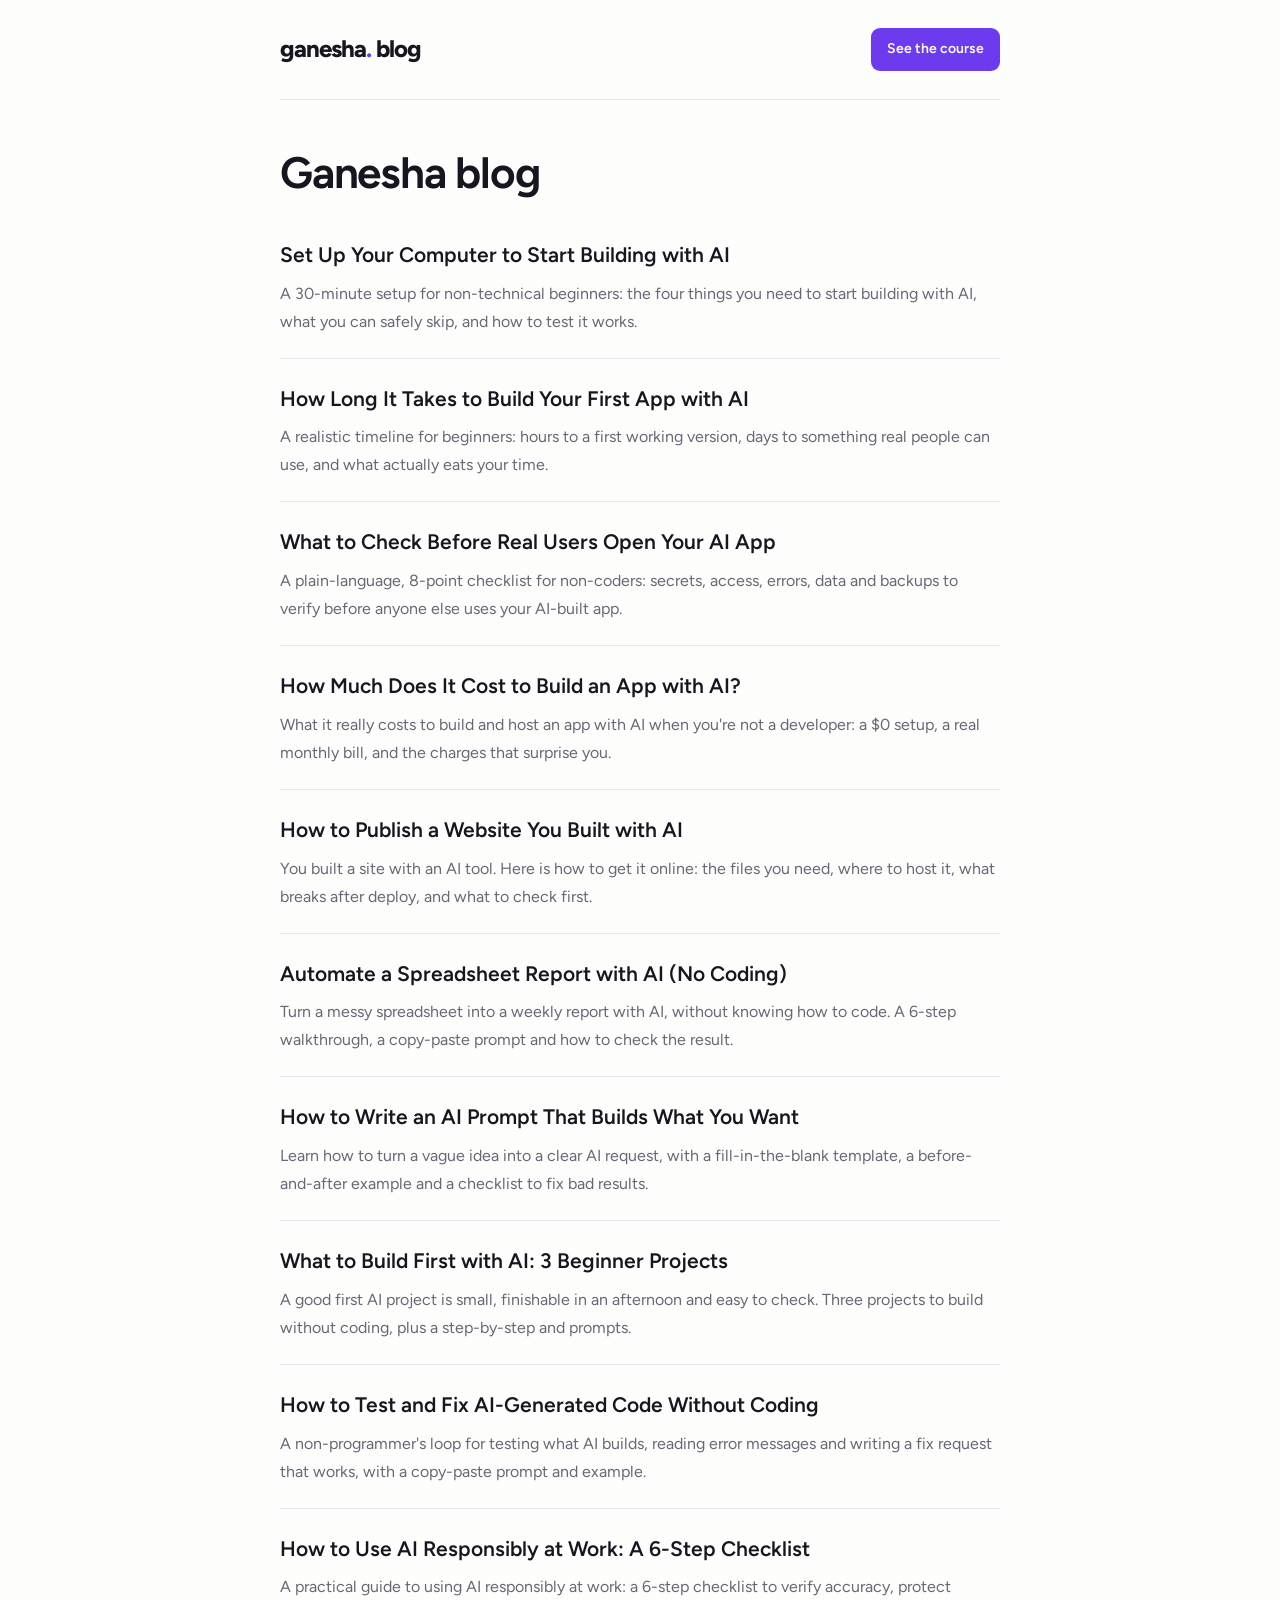
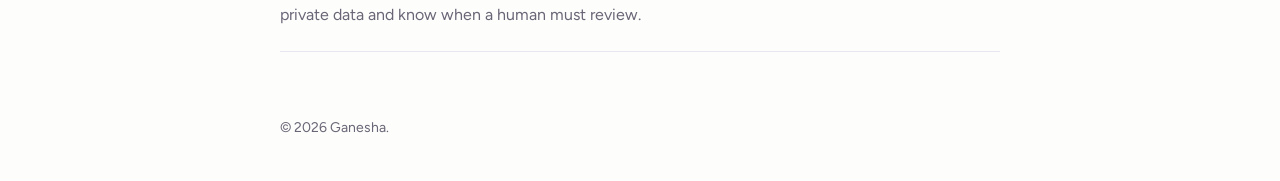
==== commit d74bded5: "blog: Set Up Your Computer to Start Building with AI" ====
--- a/index.html
+++ b/index.html
@@ -11,6 +11,6 @@
 </head><body><div class="wrap">
 <header class="site"><a class="brand" href="https://kallasgabriel.github.io/ganesha-blog/">ganesha<span>.</span> blog</a>
 <a class="cta" href="https://ganesha-devops.vercel.app/courses/course-fef607a922d4e2c33f19c94f?utm_source=blog&amp;utm_medium=organic&amp;utm_campaign=header">See the course</a></header>
-<main><h1>Ganesha blog</h1><ul class="posts"><li><a href="https://kallasgabriel.github.io/ganesha-blog/how-long-to-build-first-app-with-ai/">How Long It Takes to Build Your First App with AI</a><p>A realistic timeline for beginners: hours to a first working version, days to something real people can use, and what actually eats your time.</p></li><li><a href="https://kallasgabriel.github.io/ganesha-blog/check-ai-app-before-real-users/">What to Check Before Real Users Open Your AI App</a><p>A plain-language, 8-point checklist for non-coders: secrets, access, errors, data and backups to verify before anyone else uses your AI-built app.</p></li><li><a href="https://kallasgabriel.github.io/ganesha-blog/cost-to-build-an-app-with-ai/">How Much Does It Cost to Build an App with AI?</a><p>What it really costs to build and host an app with AI when you&#x27;re not a developer: a $0 setup, a real monthly bill, and the charges that surprise you.</p></li><li><a href="https://kallasgabriel.github.io/ganesha-blog/publish-website-built-with-ai/">How to Publish a Website You Built with AI</a><p>You built a site with an AI tool. Here is how to get it online: the files you need, where to host it, what breaks after deploy, and what to check first.</p></li><li><a href="https://kallasgabriel.github.io/ganesha-blog/automate-spreadsheet-report-with-ai/">Automate a Spreadsheet Report with AI (No Coding)</a><p>Turn a messy spreadsheet into a weekly report with AI, without knowing how to code. A 6-step walkthrough, a copy-paste prompt and how to check the result.</p></li><li><a href="https://kallasgabriel.github.io/ganesha-blog/write-ai-prompt-build-what-you-want/">How to Write an AI Prompt That Builds What You Want</a><p>Learn how to turn a vague idea into a clear AI request, with a fill-in-the-blank template, a before-and-after example and a checklist to fix bad results.</p></li><li><a href="https://kallasgabriel.github.io/ganesha-blog/first-ai-project-no-coding/">What to Build First with AI: 3 Beginner Projects</a><p>A good first AI project is small, finishable in an afternoon and easy to check. Three projects to build without coding, plus a step-by-step and prompts.</p></li><li><a href="https://kallasgabriel.github.io/ganesha-blog/test-fix-ai-code-without-coding/">How to Test and Fix AI-Generated Code Without Coding</a><p>A non-programmer&#x27;s loop for testing what AI builds, reading error messages and writing a fix request that works, with a copy-paste prompt and example.</p></li><li><a href="https://kallasgabriel.github.io/ganesha-blog/how-to-use-ai-responsibly-at-work/">How to Use AI Responsibly at Work: A 6-Step Checklist</a><p>A practical guide to using AI responsibly at work: a 6-step checklist to verify accuracy, protect private data and know when a human must review.</p></li></ul></main>
+<main><h1>Ganesha blog</h1><ul class="posts"><li><a href="https://kallasgabriel.github.io/ganesha-blog/set-up-computer-to-build-with-ai/">Set Up Your Computer to Start Building with AI</a><p>A 30-minute setup for non-technical beginners: the four things you need to start building with AI, what you can safely skip, and how to test it works.</p></li><li><a href="https://kallasgabriel.github.io/ganesha-blog/how-long-to-build-first-app-with-ai/">How Long It Takes to Build Your First App with AI</a><p>A realistic timeline for beginners: hours to a first working version, days to something real people can use, and what actually eats your time.</p></li><li><a href="https://kallasgabriel.github.io/ganesha-blog/check-ai-app-before-real-users/">What to Check Before Real Users Open Your AI App</a><p>A plain-language, 8-point checklist for non-coders: secrets, access, errors, data and backups to verify before anyone else uses your AI-built app.</p></li><li><a href="https://kallasgabriel.github.io/ganesha-blog/cost-to-build-an-app-with-ai/">How Much Does It Cost to Build an App with AI?</a><p>What it really costs to build and host an app with AI when you&#x27;re not a developer: a $0 setup, a real monthly bill, and the charges that surprise you.</p></li><li><a href="https://kallasgabriel.github.io/ganesha-blog/publish-website-built-with-ai/">How to Publish a Website You Built with AI</a><p>You built a site with an AI tool. Here is how to get it online: the files you need, where to host it, what breaks after deploy, and what to check first.</p></li><li><a href="https://kallasgabriel.github.io/ganesha-blog/automate-spreadsheet-report-with-ai/">Automate a Spreadsheet Report with AI (No Coding)</a><p>Turn a messy spreadsheet into a weekly report with AI, without knowing how to code. A 6-step walkthrough, a copy-paste prompt and how to check the result.</p></li><li><a href="https://kallasgabriel.github.io/ganesha-blog/write-ai-prompt-build-what-you-want/">How to Write an AI Prompt That Builds What You Want</a><p>Learn how to turn a vague idea into a clear AI request, with a fill-in-the-blank template, a before-and-after example and a checklist to fix bad results.</p></li><li><a href="https://kallasgabriel.github.io/ganesha-blog/first-ai-project-no-coding/">What to Build First with AI: 3 Beginner Projects</a><p>A good first AI project is small, finishable in an afternoon and easy to check. Three projects to build without coding, plus a step-by-step and prompts.</p></li><li><a href="https://kallasgabriel.github.io/ganesha-blog/test-fix-ai-code-without-coding/">How to Test and Fix AI-Generated Code Without Coding</a><p>A non-programmer&#x27;s loop for testing what AI builds, reading error messages and writing a fix request that works, with a copy-paste prompt and example.</p></li><li><a href="https://kallasgabriel.github.io/ganesha-blog/how-to-use-ai-responsibly-at-work/">How to Use AI Responsibly at Work: A 6-Step Checklist</a><p>A practical guide to using AI responsibly at work: a 6-step checklist to verify accuracy, protect private data and know when a human must review.</p></li></ul></main>
 <footer>© 2026 Ganesha.</footer>
 </div></body></html>
